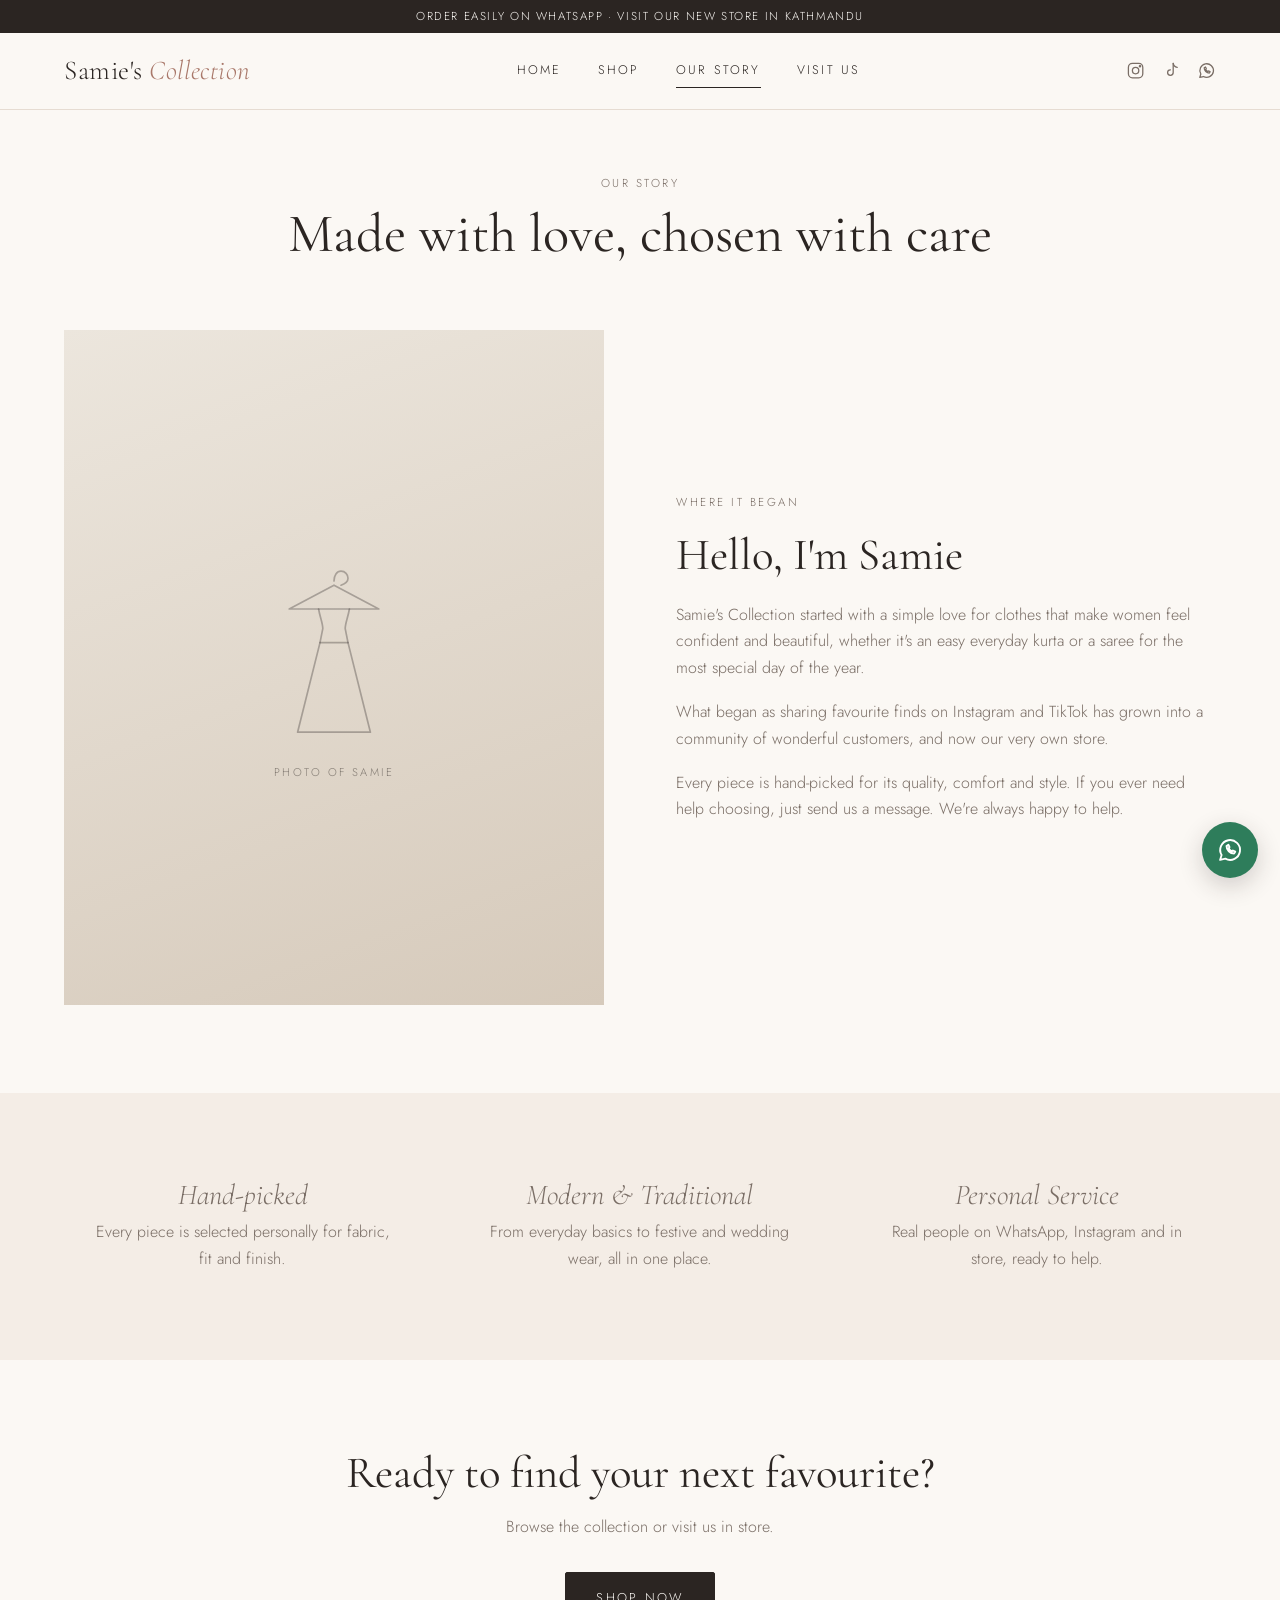
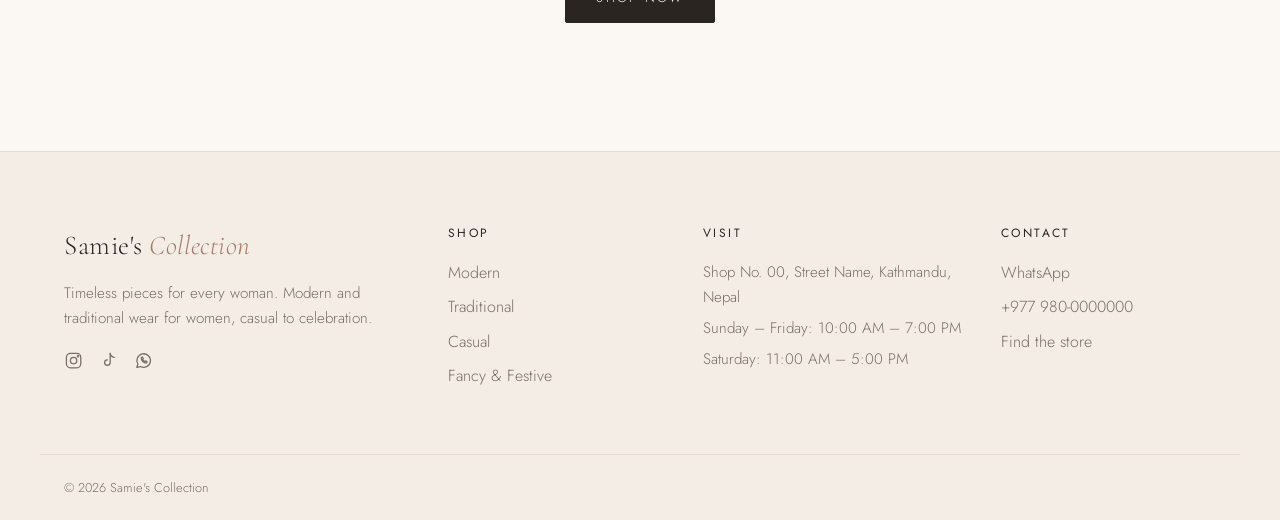
==== about.html @ 97e33ad8 "First version of Samie's Collection website Co-Authored-By: Claude Opus 5.5 <noreply@anthropic.com>" ====
<!DOCTYPE html>
<html lang="en">
<head>
  <meta charset="UTF-8">
  <meta name="viewport" content="width=device-width, initial-scale=1.0">
  <title>Our Story | Samie's Collection</title>
  <meta name="description" content="The story behind Samie's Collection.">
  <link rel="preconnect" href="https://fonts.googleapis.com">
  <link rel="preconnect" href="https://fonts.gstatic.com" crossorigin>
  <link href="https://fonts.googleapis.com/css2?family=Cormorant+Garamond:ital,wght@0,400;0,500;1,400&family=Jost:wght@300;400&display=swap" rel="stylesheet">
  <link rel="stylesheet" href="css/style.css">
</head>
<body data-page="about">
  <header id="site-header"></header>

  <main>
    <div class="container page-head">
      <p class="eyebrow">Our Story</p>
      <h1>Made with love, chosen with care</h1>
    </div>

    <!-- Placeholder text: replace with Samie's own story -->
    <section class="section" style="padding-top: 24px;">
      <div class="container split">
        <div class="split-img" data-ph="founder" data-src="images/about.jpg" data-label="Photo of Samie"></div>
        <div>
          <p class="eyebrow">Where it began</p>
          <h2>Hello, I'm Samie</h2>
          <p>Samie's Collection started with a simple love for clothes that make women feel confident and beautiful, whether it's an easy everyday kurta or a saree for the most special day of the year.</p>
          <p>What began as sharing favourite finds on Instagram and TikTok has grown into a community of wonderful customers, and now our very own store.</p>
          <p>Every piece is hand-picked for its quality, comfort and style. If you ever need help choosing, just send us a message. We're always happy to help.</p>
        </div>
      </div>
    </section>

    <section class="section section-alt">
      <div class="container">
        <div class="steps values">
          <div class="step">
            <p class="step-num">Hand-picked</p>
            <p>Every piece is selected personally for fabric, fit and finish.</p>
          </div>
          <div class="step">
            <p class="step-num">Modern &amp; Traditional</p>
            <p>From everyday basics to festive and wedding wear, all in one place.</p>
          </div>
          <div class="step">
            <p class="step-num">Personal Service</p>
            <p>Real people on WhatsApp, Instagram and in store, ready to help.</p>
          </div>
        </div>
      </div>
    </section>

    <section class="section" style="text-align:center;">
      <div class="container">
        <h2>Ready to find your next favourite?</h2>
        <p class="muted" style="margin: 14px 0 32px;">Browse the collection or visit us in store.</p>
        <a class="btn" href="shop.html">Shop Now</a>
      </div>
    </section>
  </main>

  <footer id="site-footer"></footer>

  <script src="js/store-data.js"></script>
  <script src="js/main.js"></script>
</body>
</html>
---- css/style.css ----
/* Samie's Collection — elegant & minimal */

:root {
  --bg: #FBF8F4;
  --surface: #F4EDE6;
  --ink: #2B2522;
  --muted: #7A6E66;
  --line: #E6DCD2;
  --accent: #A9786A;      /* dusty rose */
  --accent-dark: #8C5F52;
  --wa: #2E7D5B;
  --serif: "Cormorant Garamond", Georgia, serif;
  --sans: "Jost", "Helvetica Neue", Arial, sans-serif;
  --radius: 2px;
}

* { box-sizing: border-box; margin: 0; padding: 0; }
html { scroll-behavior: smooth; }
body {
  background: var(--bg);
  color: var(--ink);
  font-family: var(--sans);
  font-weight: 300;
  line-height: 1.65;
  -webkit-font-smoothing: antialiased;
}
img { display: block; max-width: 100%; }
a { color: inherit; text-decoration: none; }
button { font: inherit; color: inherit; background: none; border: 0; cursor: pointer; }
svg { width: 1.2em; height: 1.2em; flex-shrink: 0; }

.container { width: 100%; max-width: 1200px; margin: 0 auto; padding: 0 24px; }
.muted { color: var(--muted); }

h1, h2, h3 { font-family: var(--serif); font-weight: 400; line-height: 1.15; }
h1 { font-size: clamp(2.4rem, 6vw, 4.2rem); }
h2 { font-size: clamp(1.9rem, 4vw, 2.8rem); }
h3 { font-size: 1.3rem; }
.eyebrow {
  font-size: 0.72rem;
  letter-spacing: 0.22em;
  text-transform: uppercase;
  color: var(--muted);
}

/* ---------- Buttons ---------- */
.btn {
  display: inline-flex;
  align-items: center;
  justify-content: center;
  gap: 0.6em;
  padding: 14px 30px;
  background: var(--ink);
  color: var(--bg);
  font-size: 0.8rem;
  letter-spacing: 0.18em;
  text-transform: uppercase;
  border: 1px solid var(--ink);
  border-radius: var(--radius);
  transition: background 0.25s, color 0.25s;
}
.btn:hover { background: transparent; color: var(--ink); }
.btn-outline { background: transparent; color: var(--ink); }
.btn-outline:hover { background: var(--ink); color: var(--bg); }
.btn-wa { background: var(--wa); border-color: var(--wa); }
.btn-wa:hover { background: transparent; color: var(--wa); }
.link-underline {
  font-size: 0.8rem;
  letter-spacing: 0.18em;
  text-transform: uppercase;
  border-bottom: 1px solid currentColor;
  padding-bottom: 3px;
}

/* ---------- Header ---------- */
.site-header {
  position: sticky;
  top: 0;
  z-index: 50;
  background: rgba(251, 248, 244, 0.94);
  backdrop-filter: blur(8px);
  border-bottom: 1px solid var(--line);
}
.announce {
  background: var(--ink);
  color: var(--bg);
  text-align: center;
  font-size: 0.72rem;
  letter-spacing: 0.14em;
  text-transform: uppercase;
  padding: 7px 16px;
}
.header-inner {
  display: flex;
  align-items: center;
  justify-content: space-between;
  height: 76px;
  gap: 24px;
}
.logo { display: flex; align-items: center; }
.logo img { max-height: 52px; width: auto; }
.logo.has-img .logo-text { display: none; }
.logo-text {
  font-family: var(--serif);
  font-size: 1.7rem;
  letter-spacing: 0.02em;
  white-space: nowrap;
}
.logo-text em { font-style: italic; color: var(--accent); }

.nav { display: flex; gap: 36px; }
.nav a {
  font-size: 0.78rem;
  letter-spacing: 0.18em;
  text-transform: uppercase;
  padding: 6px 0;
  border-bottom: 1px solid transparent;
  transition: border-color 0.2s;
}
.nav a:hover, .nav a.active { border-color: var(--ink); }

.header-social, .social { display: flex; gap: 16px; }
.header-social a, .social a { color: var(--muted); transition: color 0.2s; display: flex; }
.header-social a:hover, .social a:hover { color: var(--ink); }
.menu-btn { display: none; }
.menu-btn svg { width: 26px; height: 26px; }

/* ---------- Image placeholder ---------- */
.img-frame { position: relative; width: 100%; height: 100%; overflow: hidden; }
.img-frame img { position: absolute; inset: 0; width: 100%; height: 100%; object-fit: cover; }
.ph {
  position: absolute;
  inset: 0;
  display: flex;
  flex-direction: column;
  align-items: center;
  justify-content: center;
  gap: 14px;
  background: linear-gradient(160deg, var(--ph-a), var(--ph-b));
  color: rgba(43, 37, 34, 0.32);
}
.ph svg { width: 34%; height: auto; max-width: 140px; }
.ph span {
  font-size: 0.7rem;
  letter-spacing: 0.22em;
  text-transform: uppercase;
  color: rgba(43, 37, 34, 0.5);
}

/* ---------- Hero ---------- */
.hero {
  display: grid;
  grid-template-columns: 1.05fr 0.95fr;
  align-items: center;
  gap: 64px;
  padding: 72px 0 96px;
}
.hero h1 { margin: 18px 0 22px; }
.hero h1 em { font-style: italic; color: var(--accent); }
.hero p.lead { color: var(--muted); max-width: 440px; margin-bottom: 36px; font-size: 1.05rem; }
.hero-actions { display: flex; gap: 14px; flex-wrap: wrap; }
.hero-img {
  aspect-ratio: 4 / 5;
  border-radius: 999px 999px 0 0;
  overflow: hidden;
}

/* ---------- Sections ---------- */
.section { padding: 88px 0; }
.section-alt { background: var(--surface); }
.section-head { text-align: center; margin-bottom: 52px; }
.section-head h2 { margin-top: 10px; }
.section-head p.muted { max-width: 520px; margin: 14px auto 0; }
.section-foot { text-align: center; margin-top: 52px; }

/* Collection tiles */
.tiles { display: grid; grid-template-columns: repeat(4, 1fr); gap: 20px; }
.tile { position: relative; display: block; }
.tile-img { aspect-ratio: 3 / 4; overflow: hidden; }
.tile-img .img-frame { transition: transform 0.6s ease; }
.tile:hover .tile-img .img-frame { transform: scale(1.04); }
.tile-label { padding-top: 16px; }
.tile-label h3 { font-size: 1.45rem; }
.tile-label span { font-size: 0.72rem; letter-spacing: 0.18em; text-transform: uppercase; color: var(--muted); }

/* Product grid & card */
.grid { display: grid; grid-template-columns: repeat(4, 1fr); gap: 40px 24px; }
.card { display: block; }
.card-img { position: relative; aspect-ratio: 3 / 4; overflow: hidden; background: var(--surface); }
.card-img .img-frame { transition: transform 0.6s ease; }
.card:hover .card-img .img-frame { transform: scale(1.04); }
.badges { position: absolute; top: 12px; left: 12px; display: flex; gap: 6px; }
.badge {
  background: var(--bg);
  font-size: 0.65rem;
  letter-spacing: 0.16em;
  text-transform: uppercase;
  padding: 4px 10px;
}
.badge-sale { background: var(--accent); color: #fff; }
.card-body { padding-top: 14px; }
.card-body h3 { margin: 4px 0 4px; }
.price { font-size: 0.95rem; letter-spacing: 0.04em; }
.price s { color: var(--muted); margin-left: 8px; font-size: 0.85em; }

/* How to order */
.steps { display: grid; grid-template-columns: repeat(3, 1fr); gap: 40px; text-align: center; }
.step-num {
  font-family: var(--serif);
  font-size: 2.6rem;
  font-style: italic;
  color: var(--accent);
  line-height: 1;
}
.step h3 { margin: 12px 0 8px; }
.step p { color: var(--muted); max-width: 300px; margin: 0 auto; }

/* Social band */
.social-band { text-align: center; }
.social-band .social { justify-content: center; margin: 28px 0 0; gap: 28px; }
.social-band .social a svg { width: 28px; height: 28px; }

/* Split block (visit / about) */
.split { display: grid; grid-template-columns: 1fr 1fr; gap: 72px; align-items: center; }
.split-img { aspect-ratio: 4 / 5; overflow: hidden; }
.split h2 { margin: 10px 0 20px; }
.split p { color: var(--muted); margin-bottom: 18px; }

/* ---------- Page header ---------- */
.page-head { text-align: center; padding: 64px 0 40px; }
.page-head h1 { margin-top: 10px; font-size: clamp(2.2rem, 5vw, 3.4rem); }

/* ---------- Shop filters ---------- */
.filters {
  display: flex;
  flex-wrap: wrap;
  align-items: center;
  justify-content: space-between;
  gap: 18px 28px;
  padding: 18px 0;
  border-top: 1px solid var(--line);
  border-bottom: 1px solid var(--line);
  margin-bottom: 44px;
}
.filter-groups { display: flex; flex-wrap: wrap; gap: 18px 32px; }
.chips { display: flex; gap: 6px; flex-wrap: wrap; }
.chips button, .pills button {
  padding: 7px 16px;
  border: 1px solid var(--line);
  font-size: 0.78rem;
  letter-spacing: 0.08em;
  border-radius: 999px;
  transition: all 0.2s;
}
.chips button:hover, .pills button:hover { border-color: var(--ink); }
.chips button.active, .pills button.active { background: var(--ink); border-color: var(--ink); color: var(--bg); }
.selects { display: flex; gap: 12px; align-items: center; }
select {
  font: inherit;
  font-size: 0.85rem;
  color: var(--ink);
  background: transparent;
  border: 1px solid var(--line);
  padding: 8px 12px;
  border-radius: var(--radius);
}
.shop-meta { display: flex; justify-content: space-between; align-items: baseline; margin-bottom: 20px; }
.empty { grid-column: 1 / -1; text-align: center; color: var(--muted); padding: 60px 0; }
.empty a:not(.btn) { color: var(--accent-dark); border-bottom: 1px solid currentColor; }
.empty h2 { margin-bottom: 24px; color: var(--ink); }

/* ---------- Product page ---------- */
.crumbs { font-size: 0.8rem; color: var(--muted); padding: 28px 0; }
.crumbs a:hover { color: var(--ink); }
.product-layout { display: grid; grid-template-columns: 1.1fr 0.9fr; gap: 64px; align-items: start; }
.gallery-main { aspect-ratio: 3 / 4; background: var(--surface); }
.thumbs { display: grid; grid-template-columns: repeat(5, 1fr); gap: 10px; margin-top: 10px; }
.thumbs button { aspect-ratio: 3 / 4; opacity: 0.6; border: 1px solid transparent; }
.thumbs button.active { opacity: 1; border-color: var(--ink); }
.product-info { position: sticky; top: 130px; }
.product-info h1 { font-size: clamp(2rem, 4vw, 2.8rem); margin: 10px 0 12px; }
.price-lg { font-size: 1.25rem; margin-bottom: 22px; }
.description { color: var(--muted); margin-bottom: 30px; }
.option { margin-bottom: 22px; }
.option-label { font-size: 0.78rem; letter-spacing: 0.14em; text-transform: uppercase; margin-bottom: 10px; }
.option-label span { color: var(--muted); text-transform: none; letter-spacing: 0.04em; }
.pills { display: flex; flex-wrap: wrap; gap: 8px; }
.pills button { border-radius: var(--radius); min-width: 52px; }
.form-hint { color: var(--accent-dark); font-size: 0.9rem; margin-bottom: 12px; }
.product-info .btn { width: 100%; margin-bottom: 12px; }
.product-info .btn:first-of-type { margin-top: 8px; }
.perks { list-style: none; margin-top: 26px; border-top: 1px solid var(--line); }
.perks li { padding: 14px 0; border-bottom: 1px solid var(--line); color: var(--muted); font-size: 0.92rem; }
.perks a { color: var(--ink); border-bottom: 1px solid currentColor; }

/* ---------- Contact ---------- */
.contact-grid { display: grid; grid-template-columns: 0.9fr 1.1fr; gap: 64px; align-items: start; }
.contact-block { margin-bottom: 34px; }
.contact-block h3 { margin-bottom: 10px; }
.contact-block p, .hours-row { color: var(--muted); }
.hours-row { display: flex; justify-content: space-between; max-width: 340px; padding: 8px 0; border-bottom: 1px solid var(--line); }
.contact-actions { display: flex; gap: 12px; flex-wrap: wrap; }
.map { width: 100%; aspect-ratio: 4 / 3.4; border: 0; filter: grayscale(0.35) sepia(0.12); }

/* ---------- Footer ---------- */
.site-footer { background: var(--surface); border-top: 1px solid var(--line); padding: 72px 0 0; margin-top: 40px; }
.footer-grid { display: grid; grid-template-columns: 1.6fr 1fr 1.2fr 1fr; gap: 40px; }
.footer-logo { margin-bottom: 12px; }
.footer-grid .social { margin-top: 20px; }
.footer-grid h4 {
  font-weight: 400;
  font-size: 0.75rem;
  letter-spacing: 0.2em;
  text-transform: uppercase;
  margin-bottom: 16px;
}
.footer-grid > div > a { display: block; color: var(--muted); margin-bottom: 8px; }
.footer-grid > div > a:hover { color: var(--ink); }
.footer-grid p.muted { margin-bottom: 6px; font-size: 0.95rem; }
.footer-bottom {
  margin-top: 56px;
  padding-top: 22px;
  padding-bottom: 22px;
  border-top: 1px solid var(--line);
  font-size: 0.8rem;
  color: var(--muted);
}

/* Floating WhatsApp button */
.wa-fab {
  position: fixed;
  right: 22px;
  bottom: 22px;
  z-index: 60;
  width: 56px;
  height: 56px;
  border-radius: 50%;
  background: var(--wa);
  color: #fff;
  display: flex;
  align-items: center;
  justify-content: center;
  box-shadow: 0 8px 24px rgba(43, 37, 34, 0.2);
  transition: transform 0.2s;
}
.wa-fab:hover { transform: translateY(-3px); }
.wa-fab svg { width: 28px; height: 28px; }

/* ---------- Responsive ---------- */
@media (max-width: 1000px) {
  .grid, .tiles { grid-template-columns: repeat(3, 1fr); }
  .footer-grid { grid-template-columns: 1fr 1fr; }
  .header-social { display: none; }
}

@media (max-width: 760px) {
  .container { padding: 0 16px; }
  .header-inner { height: 64px; }
  .logo-text { font-size: 1.45rem; }
  .menu-btn { display: flex; }
  .nav {
    position: absolute;
    top: 100%;
    left: 0;
    right: 0;
    flex-direction: column;
    gap: 0;
    background: var(--bg);
    border-bottom: 1px solid var(--line);
    display: none;
  }
  .nav.open { display: flex; }
  .nav a { padding: 16px; border-bottom: 1px solid var(--line); }
  .nav a.active { border-color: var(--line); color: var(--accent); }

  .hero { grid-template-columns: 1fr; gap: 36px; padding: 36px 0 64px; }
  .hero-img { order: -1; max-width: 360px; width: 100%; margin: 0 auto; }
  .hero-text { text-align: center; }
  .hero p.lead { margin-left: auto; margin-right: auto; }
  .hero-actions { justify-content: center; }

  .section { padding: 64px 0; }
  .grid, .tiles { grid-template-columns: repeat(2, 1fr); gap: 28px 14px; }
  .tile-label h3 { font-size: 1.2rem; }
  .card-body h3 { font-size: 1.12rem; }
  .steps { grid-template-columns: 1fr; gap: 36px; }
  .split, .product-layout, .contact-grid { grid-template-columns: 1fr; gap: 36px; }
  .product-info { position: static; }
  .filters { flex-direction: column; align-items: stretch; }
  .filter-groups { flex-direction: column; gap: 12px; }
  .selects select { flex: 1; }
  .footer-grid { grid-template-columns: 1fr; gap: 32px; }
}

.values .step-num { font-size: 1.8rem; margin-bottom: 10px; }
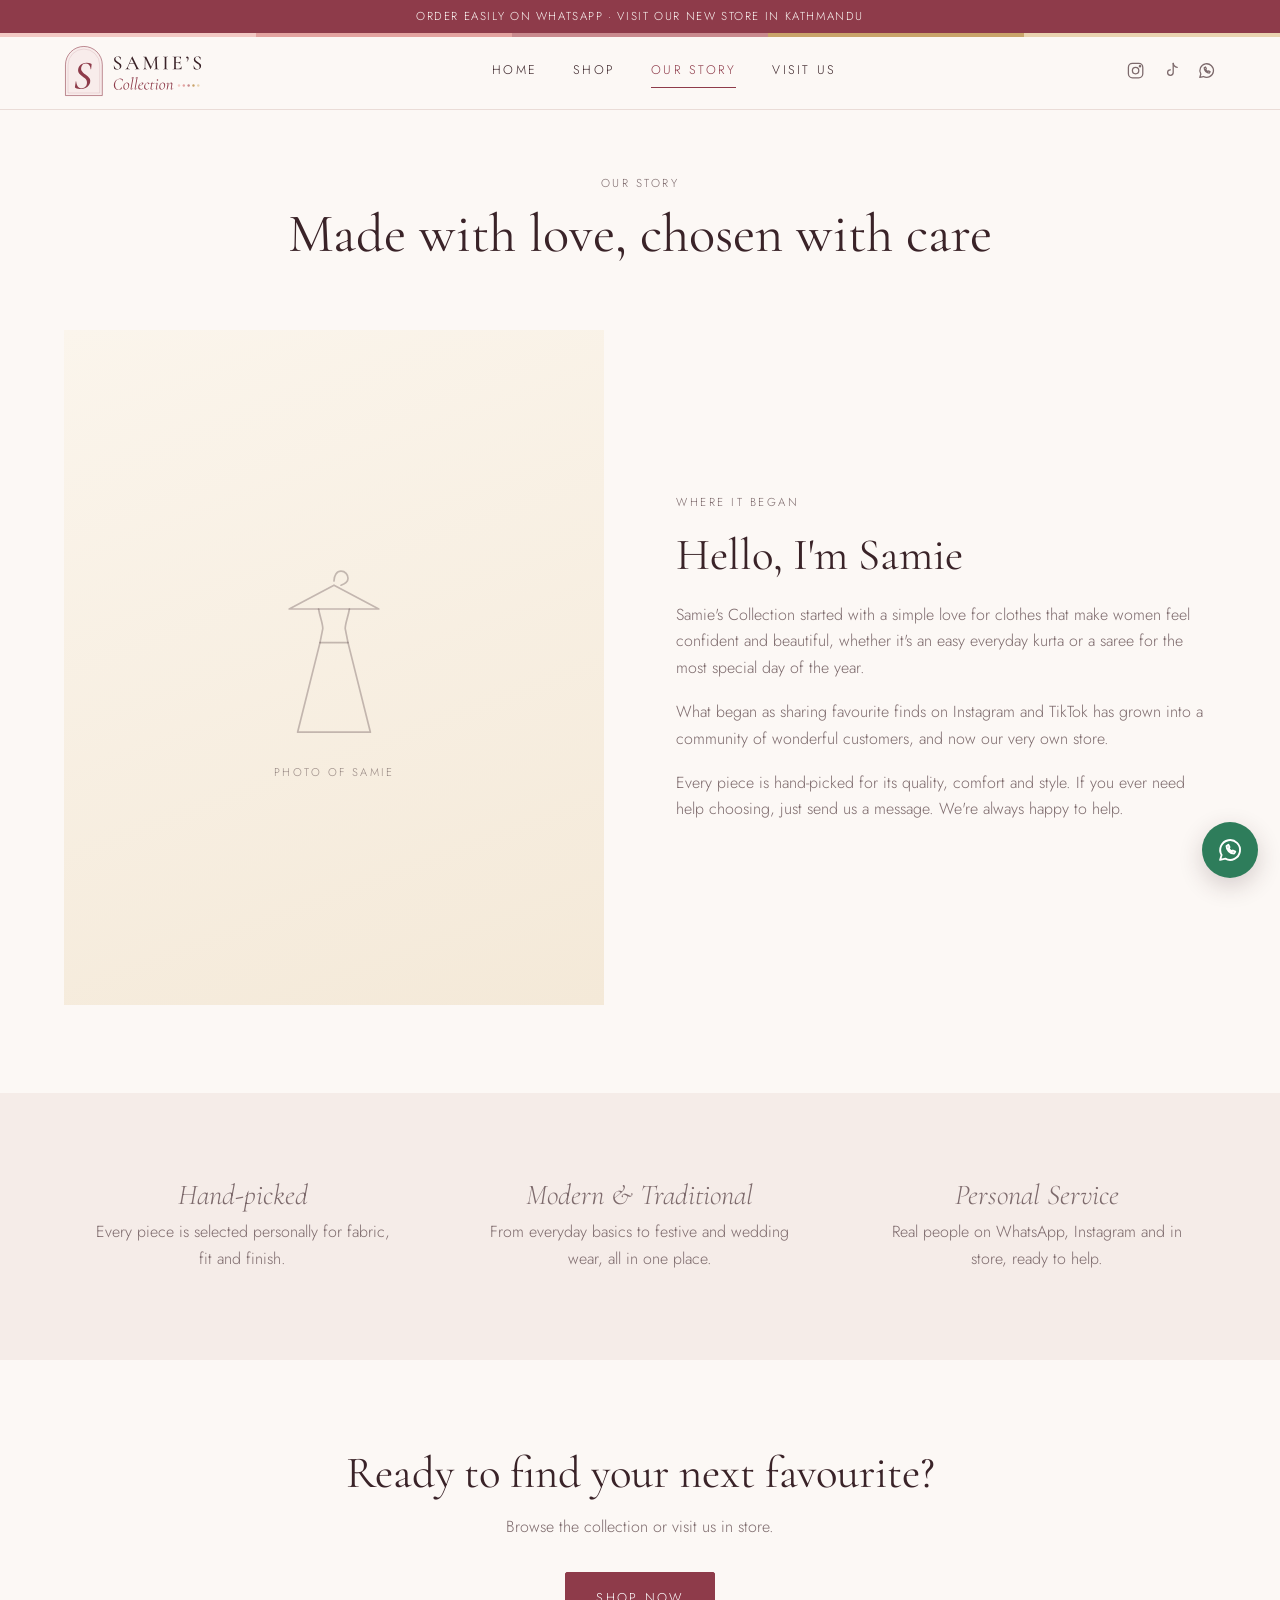
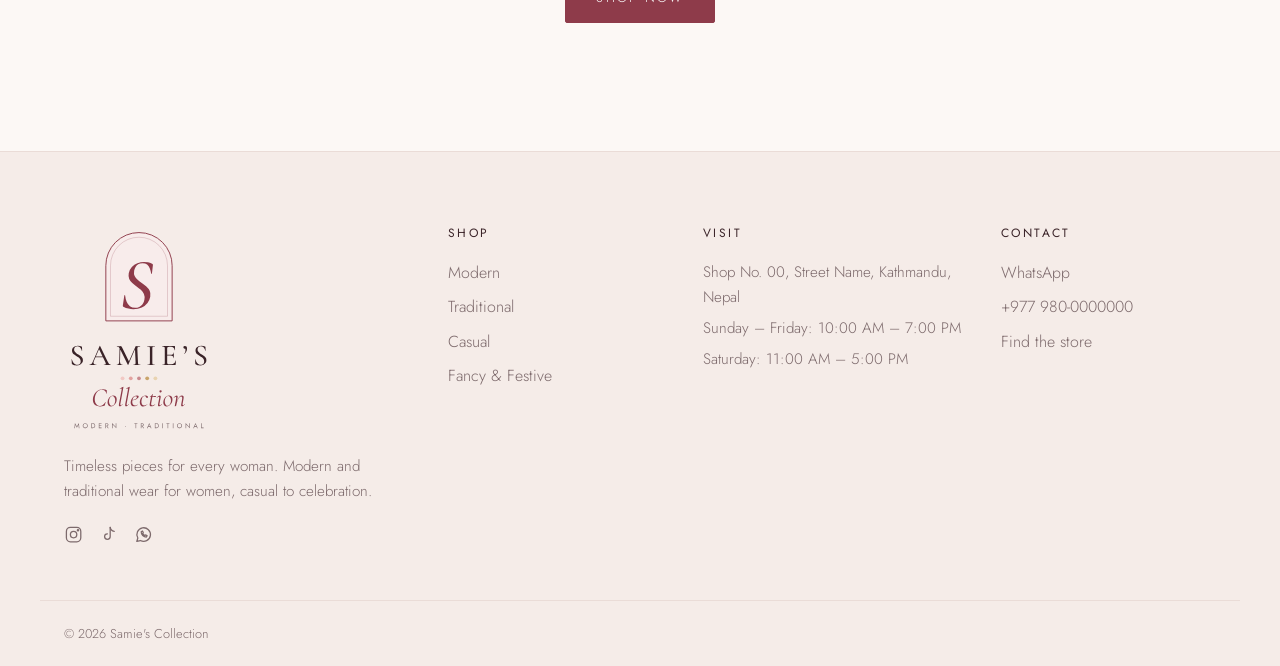
==== commit 37f5bd81: "Add Boutique Arch logo, favicons and Rosewood & Gold colours Co-Authored-By: Claude Opus 5.5 <norepl" ====
--- a/about.html
+++ b/about.html
@@ -8,6 +8,9 @@
   <link rel="preconnect" href="https://fonts.googleapis.com">
   <link rel="preconnect" href="https://fonts.gstatic.com" crossorigin>
   <link href="https://fonts.googleapis.com/css2?family=Cormorant+Garamond:ital,wght@0,400;0,500;1,400&family=Jost:wght@300;400&display=swap" rel="stylesheet">
+  <link rel="icon" type="image/svg+xml" href="images/brand/favicon.svg">
+  <link rel="icon" type="image/png" href="images/brand/favicon-48.png">
+  <link rel="apple-touch-icon" href="images/brand/apple-touch-icon.png">
   <link rel="stylesheet" href="css/style.css">
 </head>
 <body data-page="about">
--- a/css/style.css
+++ b/css/style.css
@@ -1,13 +1,20 @@
 /* Samie's Collection — elegant & minimal */
 
 :root {
-  --bg: #FBF8F4;
-  --surface: #F4EDE6;
-  --ink: #2B2522;
-  --muted: #7A6E66;
-  --line: #E6DCD2;
-  --accent: #A9786A;      /* dusty rose */
-  --accent-dark: #8C5F52;
+  /* Palette: Rosewood & Gold */
+  --bg: #FCF8F5;          /* ivory */
+  --surface: #F5ECE8;
+  --ink: #3A2328;         /* deep cocoa */
+  --muted: #7D6A6C;
+  --line: #EADCD7;
+  --accent: #8E3B4A;      /* rosewood */
+  --accent-dark: #74303C;
+  /* soft accents: blush, rose, mauve, gold, champagne */
+  --c1: #F2C9C4;
+  --c2: #E3A3A0;
+  --c3: #C98A8E;
+  --c4: #C9A46A;
+  --c5: #E9D3B0;
   --wa: #2E7D5B;
   --serif: "Cormorant Garamond", Georgia, serif;
   --sans: "Jost", "Helvetica Neue", Arial, sans-serif;
@@ -50,18 +57,18 @@
   justify-content: center;
   gap: 0.6em;
   padding: 14px 30px;
-  background: var(--ink);
-  color: var(--bg);
+  background: var(--accent);
+  color: #fff;
   font-size: 0.8rem;
   letter-spacing: 0.18em;
   text-transform: uppercase;
-  border: 1px solid var(--ink);
+  border: 1px solid var(--accent);
   border-radius: var(--radius);
   transition: background 0.25s, color 0.25s;
 }
-.btn:hover { background: transparent; color: var(--ink); }
-.btn-outline { background: transparent; color: var(--ink); }
-.btn-outline:hover { background: var(--ink); color: var(--bg); }
+.btn:hover { background: transparent; color: var(--accent); }
+.btn-outline { background: transparent; color: var(--accent); }
+.btn-outline:hover { background: var(--accent); color: #fff; }
 .btn-wa { background: var(--wa); border-color: var(--wa); }
 .btn-wa:hover { background: transparent; color: var(--wa); }
 .link-underline {
@@ -77,12 +84,13 @@
   position: sticky;
   top: 0;
   z-index: 50;
-  background: rgba(251, 248, 244, 0.94);
+  background: rgba(252, 248, 245, 0.94);
   backdrop-filter: blur(8px);
   border-bottom: 1px solid var(--line);
 }
 .announce {
-  background: var(--ink);
+  position: relative;
+  background: var(--accent);
   color: var(--bg);
   text-align: center;
   font-size: 0.72rem;
@@ -98,7 +106,7 @@
   gap: 24px;
 }
 .logo { display: flex; align-items: center; }
-.logo img { max-height: 52px; width: auto; }
+.logo img { height: 52px; width: auto; }
 .logo.has-img .logo-text { display: none; }
 .logo-text {
   font-family: var(--serif);
@@ -117,7 +125,7 @@
   border-bottom: 1px solid transparent;
   transition: border-color 0.2s;
 }
-.nav a:hover, .nav a.active { border-color: var(--ink); }
+.nav a:hover, .nav a.active { border-color: var(--accent); color: var(--accent); }
 
 .header-social, .social { display: flex; gap: 16px; }
 .header-social a, .social a { color: var(--muted); transition: color 0.2s; display: flex; }
@@ -137,14 +145,14 @@
   justify-content: center;
   gap: 14px;
   background: linear-gradient(160deg, var(--ph-a), var(--ph-b));
-  color: rgba(43, 37, 34, 0.32);
+  color: rgba(58, 35, 40, 0.28);
 }
 .ph svg { width: 34%; height: auto; max-width: 140px; }
 .ph span {
   font-size: 0.7rem;
   letter-spacing: 0.22em;
   text-transform: uppercase;
-  color: rgba(43, 37, 34, 0.5);
+  color: rgba(58, 35, 40, 0.5);
 }
 
 /* ---------- Hero ---------- */
@@ -153,7 +161,8 @@
   grid-template-columns: 1.05fr 0.95fr;
   align-items: center;
   gap: 64px;
-  padding: 72px 0 96px;
+  padding-top: 72px;
+  padding-bottom: 96px;
 }
 .hero h1 { margin: 18px 0 22px; }
 .hero h1 em { font-style: italic; color: var(--accent); }
@@ -191,13 +200,14 @@
 .card:hover .card-img .img-frame { transform: scale(1.04); }
 .badges { position: absolute; top: 12px; left: 12px; display: flex; gap: 6px; }
 .badge {
-  background: var(--bg);
+  background: var(--c1);
+  color: var(--ink);
   font-size: 0.65rem;
   letter-spacing: 0.16em;
   text-transform: uppercase;
   padding: 4px 10px;
 }
-.badge-sale { background: var(--accent); color: #fff; }
+.badge-sale { background: var(--c4); color: var(--ink); }
 .card-body { padding-top: 14px; }
 .card-body h3 { margin: 4px 0 4px; }
 .price { font-size: 0.95rem; letter-spacing: 0.04em; }
@@ -227,7 +237,7 @@
 .split p { color: var(--muted); margin-bottom: 18px; }
 
 /* ---------- Page header ---------- */
-.page-head { text-align: center; padding: 64px 0 40px; }
+.page-head { text-align: center; padding-top: 64px; padding-bottom: 40px; }
 .page-head h1 { margin-top: 10px; font-size: clamp(2.2rem, 5vw, 3.4rem); }
 
 /* ---------- Shop filters ---------- */
@@ -252,8 +262,8 @@
   border-radius: 999px;
   transition: all 0.2s;
 }
-.chips button:hover, .pills button:hover { border-color: var(--ink); }
-.chips button.active, .pills button.active { background: var(--ink); border-color: var(--ink); color: var(--bg); }
+.chips button:hover, .pills button:hover { border-color: var(--accent); }
+.chips button.active, .pills button.active { background: var(--accent); border-color: var(--accent); color: #fff; }
 .selects { display: flex; gap: 12px; align-items: center; }
 select {
   font: inherit;
@@ -276,7 +286,7 @@
 .gallery-main { aspect-ratio: 3 / 4; background: var(--surface); }
 .thumbs { display: grid; grid-template-columns: repeat(5, 1fr); gap: 10px; margin-top: 10px; }
 .thumbs button { aspect-ratio: 3 / 4; opacity: 0.6; border: 1px solid transparent; }
-.thumbs button.active { opacity: 1; border-color: var(--ink); }
+.thumbs button.active { opacity: 1; border-color: var(--accent); }
 .product-info { position: sticky; top: 130px; }
 .product-info h1 { font-size: clamp(2rem, 4vw, 2.8rem); margin: 10px 0 12px; }
 .price-lg { font-size: 1.25rem; margin-bottom: 22px; }
@@ -306,6 +316,7 @@
 .site-footer { background: var(--surface); border-top: 1px solid var(--line); padding: 72px 0 0; margin-top: 40px; }
 .footer-grid { display: grid; grid-template-columns: 1.6fr 1fr 1.2fr 1fr; gap: 40px; }
 .footer-logo { margin-bottom: 12px; }
+.footer-logo-img { width: 150px; height: auto; margin-bottom: 18px; }
 .footer-grid .social { margin-top: 20px; }
 .footer-grid h4 {
   font-weight: 400;
@@ -340,7 +351,7 @@
   display: flex;
   align-items: center;
   justify-content: center;
-  box-shadow: 0 8px 24px rgba(43, 37, 34, 0.2);
+  box-shadow: 0 8px 24px rgba(58, 35, 40, 0.2);
   transition: transform 0.2s;
 }
 .wa-fab:hover { transform: translateY(-3px); }
@@ -357,6 +368,7 @@
   .container { padding: 0 16px; }
   .header-inner { height: 64px; }
   .logo-text { font-size: 1.45rem; }
+  .logo img { height: 42px; }
   .menu-btn { display: flex; }
   .nav {
     position: absolute;
@@ -373,7 +385,7 @@
   .nav a { padding: 16px; border-bottom: 1px solid var(--line); }
   .nav a.active { border-color: var(--line); color: var(--accent); }
 
-  .hero { grid-template-columns: 1fr; gap: 36px; padding: 36px 0 64px; }
+  .hero { grid-template-columns: 1fr; gap: 36px; padding-top: 36px; padding-bottom: 64px; }
   .hero-img { order: -1; max-width: 360px; width: 100%; margin: 0 auto; }
   .hero-text { text-align: center; }
   .hero p.lead { margin-left: auto; margin-right: auto; }
@@ -393,3 +405,15 @@
 }
 
 .values .step-num { font-size: 1.8rem; margin-bottom: 10px; }
+
+/* Accent stripe under the announcement bar, matching the dots in the logo */
+.announce::after {
+  content: "";
+  position: absolute;
+  left: 0; right: 0; bottom: -4px;
+  height: 4px;
+  background: linear-gradient(90deg,
+    var(--c1) 0 20%, var(--c2) 20% 40%, var(--c3) 40% 60%,
+    var(--c4) 60% 80%, var(--c5) 80% 100%);
+}
+.step-num { color: var(--accent); }
